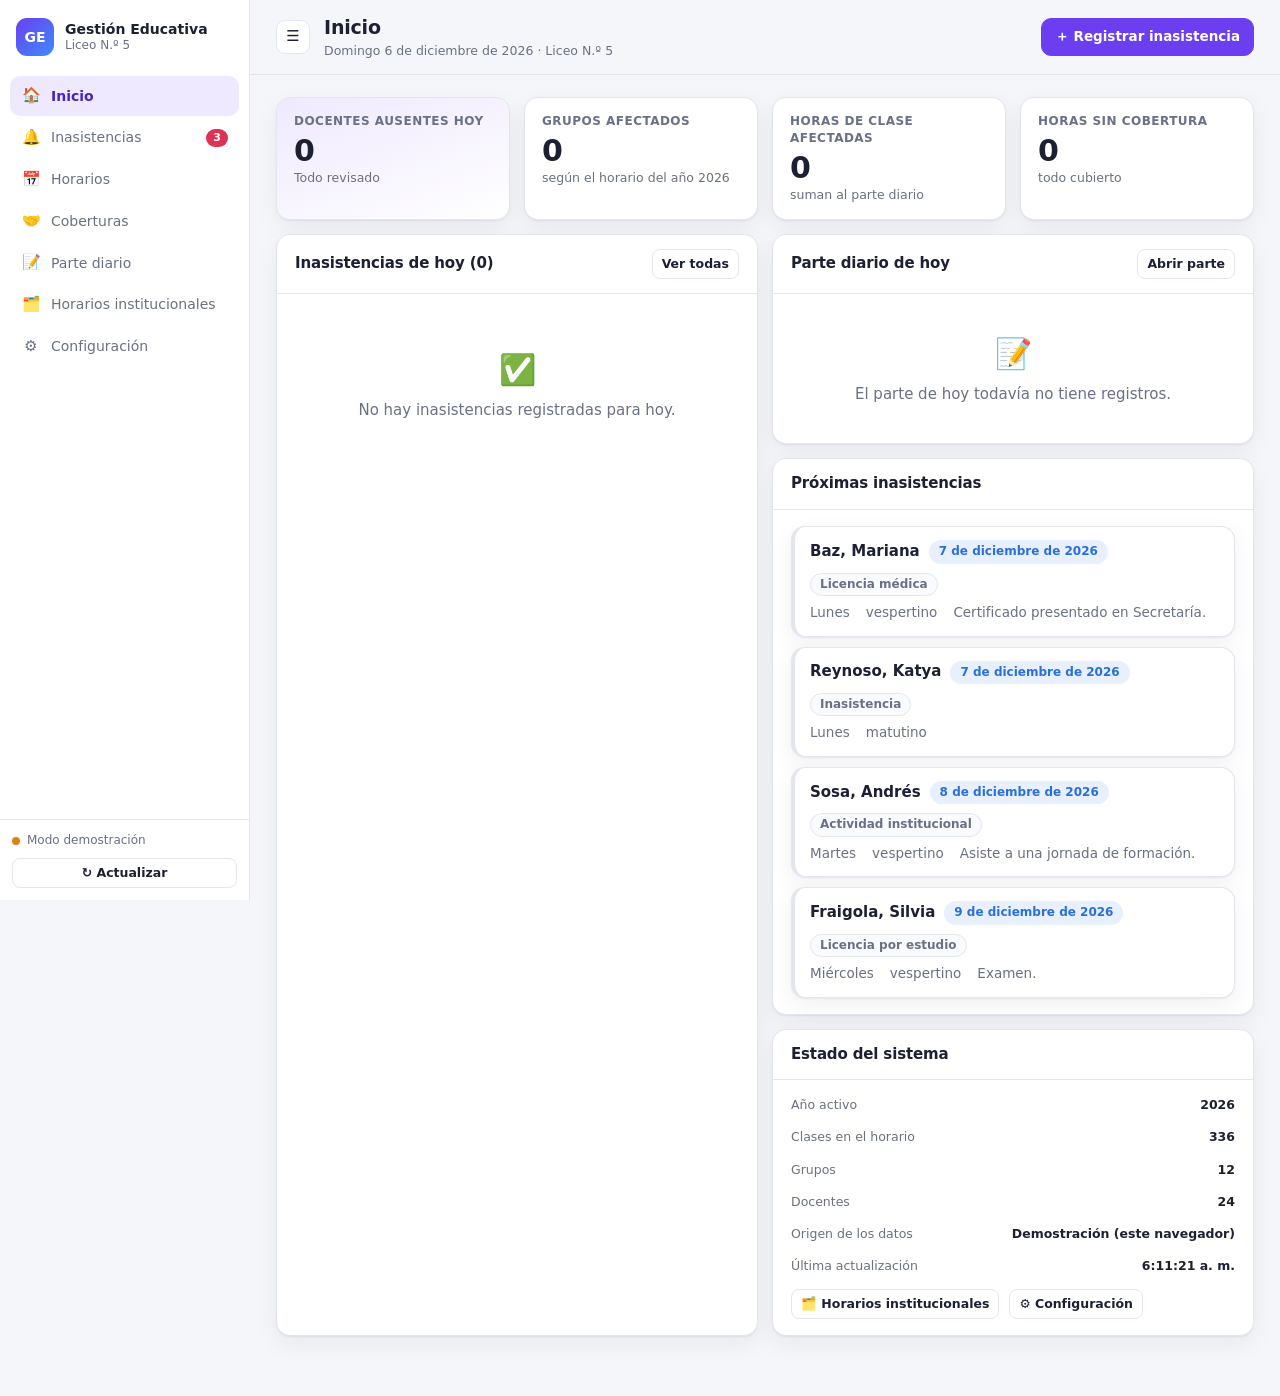
==== index.html @ ec61aca4 "Sistema de gestión educativa: horarios, inasistencias, coberturas y parte diario Aplicación web está" ====
<!DOCTYPE html>
<html lang="es">
<head>
<meta charset="utf-8">
<meta name="viewport" content="width=device-width, initial-scale=1, viewport-fit=cover">
<title>Gestión Educativa – Liceo</title>
<meta name="description" content="Horarios institucionales, inasistencias docentes, coberturas y parte diario.">
<meta name="color-scheme" content="light dark">
<link rel="icon" href="data:image/svg+xml,<svg xmlns='http://www.w3.org/2000/svg' viewBox='0 0 100 100'><text y='.9em' font-size='90'>🏫</text></svg>">
<link rel="stylesheet" href="assets/css/styles.css">
</head>
<body>
<div id="app" class="app">

  <aside class="sidebar" id="sidebar">
    <div class="brand">
      <div class="brand-mark">GE</div>
      <div class="brand-text">
        <strong>Gestión Educativa</strong>
        <span id="brand-liceo">Liceo</span>
      </div>
    </div>

    <nav class="nav" id="nav">
      <a class="nav-item" href="#/inicio"        data-view="inicio"><span class="ico">🏠</span> Inicio</a>
      <a class="nav-item" href="#/inasistencias" data-view="inasistencias"><span class="ico">🔔</span> Inasistencias <span class="badge" id="badge-nuevas" hidden>0</span></a>
      <a class="nav-item" href="#/horarios"      data-view="horarios"><span class="ico">📅</span> Horarios</a>
      <a class="nav-item" href="#/coberturas"    data-view="coberturas"><span class="ico">🤝</span> Coberturas</a>
      <a class="nav-item" href="#/parte"         data-view="parte"><span class="ico">📝</span> Parte diario</a>
      <a class="nav-item" href="#/institucional" data-view="institucional"><span class="ico">🗂️</span> Horarios institucionales</a>
      <a class="nav-item" href="#/configuracion" data-view="configuracion"><span class="ico">⚙️</span> Configuración</a>
    </nav>

    <div class="sidebar-foot">
      <div class="conn" id="conn-state" title="Estado de la conexión con el backend">
        <span class="dot"></span><span class="conn-label">…</span>
      </div>
      <button class="btn btn-ghost btn-sm" id="btn-sync" type="button">↻ Actualizar</button>
    </div>
  </aside>

  <div class="main">
    <header class="topbar">
      <button class="icon-btn only-mobile" id="btn-menu" type="button" aria-label="Menú">☰</button>
      <div class="topbar-title">
        <h1 id="view-title">Inicio</h1>
        <p id="view-sub"></p>
      </div>
      <div class="topbar-actions" id="topbar-actions"></div>
    </header>

    <main class="view" id="view" tabindex="-1"></main>
  </div>

</div>

<div class="scrim" id="scrim" hidden></div>
<div class="toasts" id="toasts" aria-live="polite"></div>
<div class="modal-host" id="modal-host" hidden></div>

<script type="module" src="assets/js/app.js"></script>
</body>
</html>
---- assets/css/styles.css ----
/* ============================================================
   Gestión Educativa – Liceo · hoja de estilos única
   ============================================================ */

:root{
  --bg:#f5f6fa;
  --surface:#ffffff;
  --surface-2:#fafbff;
  --border:#e4e6ef;
  --text:#1d2033;
  --muted:#6a7086;
  --primary:#6b3ff0;
  --primary-soft:#efe9ff;
  --primary-ink:#4a24bd;
  --green:#129a5a;
  --green-soft:#e4f7ed;
  --amber:#d98413;
  --amber-soft:#fdf1de;
  --red:#dc3355;
  --red-soft:#fdeaee;
  --blue:#2a6fdb;
  --blue-soft:#e8f0fd;
  --shadow:0 1px 2px rgba(21,24,40,.06), 0 8px 24px rgba(21,24,40,.06);
  --radius:14px;
  --radius-sm:9px;
  --sidebar-w:250px;
  --font:"Segoe UI", system-ui, -apple-system, Roboto, "Helvetica Neue", Arial, sans-serif;
}

@media (prefers-color-scheme: dark){
  :root:not([data-theme="light"]){
    --bg:#14161f;
    --surface:#1c1f2b;
    --surface-2:#232636;
    --border:#2e3243;
    --text:#e9eaf2;
    --muted:#9aa0b8;
    --primary:#9a7bff;
    --primary-soft:#2b2450;
    --primary-ink:#c7b6ff;
    --green:#3fd08a;   --green-soft:#173327;
    --amber:#f0b154;   --amber-soft:#3a2d17;
    --red:#ff6d8a;     --red-soft:#3a1f28;
    --blue:#79a9ff;    --blue-soft:#1b2740;
    --shadow:0 1px 2px rgba(0,0,0,.3), 0 8px 24px rgba(0,0,0,.35);
  }
}

*{box-sizing:border-box}
html,body{height:100%}
body{
  margin:0; background:var(--bg); color:var(--text);
  font-family:var(--font); font-size:15px; line-height:1.45;
  -webkit-text-size-adjust:100%;
}
h1,h2,h3,h4{margin:0; font-weight:650; letter-spacing:-.01em}
p{margin:0}
a{color:inherit; text-decoration:none}
button,input,select,textarea{font:inherit; color:inherit}

/* ---------- layout ---------- */
.app{display:flex; min-height:100%}
.sidebar{
  width:var(--sidebar-w); flex:0 0 var(--sidebar-w);
  background:var(--surface); border-right:1px solid var(--border);
  display:flex; flex-direction:column; position:sticky; top:0; height:100vh;
}
.main{flex:1; min-width:0; display:flex; flex-direction:column}
.view{padding:22px 26px 60px; max-width:1240px; width:100%; outline:none}

.brand{display:flex; gap:11px; align-items:center; padding:18px 16px 14px}
.brand-mark{
  width:38px;height:38px;border-radius:11px;display:grid;place-items:center;
  background:linear-gradient(140deg,var(--primary),#3d8bfd); color:#fff; font-weight:800; font-size:14px;
}
.brand-text{display:flex; flex-direction:column; line-height:1.2; min-width:0}
.brand-text strong{font-size:14px}
.brand-text span{font-size:12px; color:var(--muted); white-space:nowrap; overflow:hidden; text-overflow:ellipsis}

.nav{display:flex; flex-direction:column; gap:2px; padding:6px 10px; overflow:auto}
.nav-item{
  display:flex; align-items:center; gap:10px; padding:9px 11px; border-radius:10px;
  color:var(--muted); font-size:14px; font-weight:500;
}
.nav-item .ico{font-size:15px; width:20px; text-align:center}
.nav-item:hover{background:var(--surface-2); color:var(--text)}
.nav-item.active{background:var(--primary-soft); color:var(--primary-ink); font-weight:650}
.badge{
  margin-left:auto; background:var(--red); color:#fff; border-radius:999px;
  font-size:11px; font-weight:700; padding:1px 7px; min-width:20px; text-align:center;
}
.sidebar-foot{margin-top:auto; padding:12px; border-top:1px solid var(--border); display:flex; flex-direction:column; gap:8px}
.conn{display:flex; align-items:center; gap:7px; font-size:12px; color:var(--muted)}
.conn .dot{width:8px;height:8px;border-radius:50%;background:var(--muted)}
.conn.ok .dot{background:var(--green)}
.conn.demo .dot{background:var(--amber)}
.conn.error .dot{background:var(--red)}

.topbar{
  position:sticky; top:0; z-index:20; display:flex; align-items:center; gap:14px;
  padding:14px 26px; background:color-mix(in srgb, var(--bg) 88%, transparent);
  backdrop-filter:blur(8px); border-bottom:1px solid var(--border);
}
.topbar-title h1{font-size:19px}
.topbar-title p{font-size:12.5px; color:var(--muted)}
.topbar-actions{margin-left:auto; display:flex; gap:8px; flex-wrap:wrap; justify-content:flex-end}
.only-mobile{display:none}

/* ---------- controles ---------- */
.btn{
  display:inline-flex; align-items:center; gap:7px; justify-content:center;
  border:1px solid var(--border); background:var(--surface); color:var(--text);
  padding:8px 13px; border-radius:10px; cursor:pointer; font-size:13.5px; font-weight:600;
  transition:background .15s, border-color .15s, transform .05s;
}
.btn:hover{background:var(--surface-2)}
.btn:active{transform:translateY(1px)}
.btn-primary{background:var(--primary); border-color:var(--primary); color:#fff}
.btn-primary:hover{background:var(--primary-ink); border-color:var(--primary-ink)}
.btn-ghost{background:transparent}
.btn-danger{color:var(--red); border-color:color-mix(in srgb, var(--red) 35%, var(--border))}
.btn-danger:hover{background:var(--red-soft)}
.btn-sm{padding:5px 9px; font-size:12.5px; border-radius:8px}
.btn[disabled]{opacity:.5; cursor:not-allowed}
.icon-btn{
  border:1px solid var(--border); background:var(--surface); border-radius:9px;
  width:34px;height:34px; display:inline-grid; place-items:center; cursor:pointer; font-size:15px;
  vertical-align:middle;
}
.icon-btn:hover{background:var(--surface-2)}
.icon-btn.plain{border-color:transparent; background:transparent; width:30px;height:30px}

input[type=text],input[type=date],input[type=number],input[type=url],input[type=time],select,textarea{
  width:100%; padding:8px 10px; border:1px solid var(--border); border-radius:var(--radius-sm);
  background:var(--surface); outline:none;
}
input:focus,select:focus,textarea:focus{border-color:var(--primary); box-shadow:0 0 0 3px var(--primary-soft)}
textarea{min-height:74px; resize:vertical}
label.field{display:flex; flex-direction:column; gap:5px; font-size:12.5px; color:var(--muted); font-weight:600}
label.field > span:first-child{color:var(--muted)}
.req{color:var(--red)}

.tabs{display:inline-flex; gap:3px; background:var(--surface-2); border:1px solid var(--border); padding:3px; border-radius:11px}
.tab{padding:6px 14px; border-radius:8px; font-size:13px; font-weight:600; color:var(--muted); cursor:pointer; border:0; background:transparent}
.tab.active{background:var(--surface); color:var(--text); box-shadow:var(--shadow)}

.toolbar{display:flex; gap:10px; align-items:flex-end; flex-wrap:wrap; margin-bottom:16px}
.toolbar .grow{flex:1; min-width:160px}

/* ---------- superficies ---------- */
.card{background:var(--surface); border:1px solid var(--border); border-radius:var(--radius); box-shadow:var(--shadow)}
.card-pad{padding:16px 18px}
.card-head{display:flex; align-items:center; gap:10px; padding:14px 18px; border-bottom:1px solid var(--border)}
.card-head h2{font-size:15px}
.card-head .spacer{margin-left:auto}
.grid{display:grid; gap:14px}
.grid-4{grid-template-columns:repeat(4,minmax(0,1fr))}
.grid-3{grid-template-columns:repeat(3,minmax(0,1fr))}
.grid-2{grid-template-columns:repeat(2,minmax(0,1fr))}
.stack{display:flex; flex-direction:column; gap:14px}
.row{display:flex; gap:10px; align-items:center; flex-wrap:wrap}

.stat{padding:15px 17px}
.stat .k{font-size:12px; color:var(--muted); font-weight:600; text-transform:uppercase; letter-spacing:.04em}
.stat .v{font-size:30px; font-weight:750; line-height:1.15; margin-top:4px}
.stat .s{font-size:12.5px; color:var(--muted)}
.stat.accent{background:linear-gradient(160deg,var(--primary-soft),var(--surface))}

.chip{display:inline-flex; align-items:center; gap:5px; padding:2px 9px; border-radius:999px; font-size:12px; font-weight:650; background:var(--surface-2); border:1px solid var(--border); color:var(--muted)}
.chip.new{background:var(--red-soft); color:var(--red); border-color:transparent}
.chip.ok{background:var(--green-soft); color:var(--green); border-color:transparent}
.chip.warn{background:var(--amber-soft); color:var(--amber); border-color:transparent}
.chip.info{background:var(--blue-soft); color:var(--blue); border-color:transparent}
.chip.pri{background:var(--primary-soft); color:var(--primary-ink); border-color:transparent}

.empty{padding:38px 20px; text-align:center; color:var(--muted)}
.empty .big{font-size:30px; display:block; margin-bottom:8px}
.muted{color:var(--muted)}
.small{font-size:12.5px}
.mono{font-variant-numeric:tabular-nums}
.hint{font-size:12.5px; color:var(--muted)}
.sep{height:1px; background:var(--border); margin:14px 0}

/* ---------- tablas ---------- */
.table-wrap{overflow-x:auto}
table.tbl{width:100%; border-collapse:collapse; font-size:13.5px}
table.tbl th,table.tbl td{padding:9px 12px; text-align:left; border-bottom:1px solid var(--border); vertical-align:middle}
table.tbl th{font-size:11.5px; text-transform:uppercase; letter-spacing:.05em; color:var(--muted); font-weight:700; background:var(--surface-2); position:sticky; top:0}
table.tbl tbody tr:hover{background:var(--surface-2)}
table.tbl td.actions{white-space:nowrap; text-align:right}
table.tbl tr.editable td[contenteditable]{outline:none}
table.tbl tr.editable td[contenteditable]:focus{background:var(--primary-soft); border-radius:6px}

/* ---------- inasistencias ---------- */
.list{display:flex; flex-direction:column; gap:10px}
.item{
  background:var(--surface); border:1px solid var(--border); border-left:4px solid var(--border);
  border-radius:var(--radius); padding:13px 15px; box-shadow:var(--shadow);
}
.item.nueva{border-left-color:var(--red); background:linear-gradient(100deg,var(--red-soft),var(--surface) 55%)}
.item.revisada{border-left-color:var(--green)}
.item-head{display:flex; align-items:center; gap:9px; flex-wrap:wrap}
.item-head strong{font-size:15px}
.item-body{margin-top:7px; font-size:13.5px; color:var(--muted); display:flex; flex-wrap:wrap; gap:6px 16px}
.item-actions{margin-top:11px; display:flex; gap:7px; flex-wrap:wrap}
.clases{margin-top:9px; display:flex; flex-wrap:wrap; gap:6px}
.clase-pill{
  display:inline-flex; gap:6px; align-items:center; background:var(--surface-2);
  border:1px solid var(--border); border-radius:9px; padding:4px 9px; font-size:12.5px;
}
.clase-pill b{font-weight:700}

/* ---------- grilla de horarios ---------- */
.grid-horario{border-collapse:separate; border-spacing:3px; width:100%; font-size:12px}
.grid-horario th{
  background:var(--surface-2); border-radius:8px; padding:6px 5px; color:var(--muted);
  font-size:11px; font-weight:700; text-align:center; white-space:nowrap;
}
.grid-horario th.hcol{min-width:104px}
.grid-horario td{padding:0; height:52px}
.grid-horario td.grp{
  background:var(--surface-2); border-radius:8px; text-align:center; font-weight:700;
  font-size:12.5px; width:64px; white-space:nowrap;
}
.celda{
  height:100%; border-radius:8px; padding:5px 6px; display:flex; flex-direction:column; justify-content:center;
  gap:2px; cursor:pointer; border:1px solid transparent; overflow:hidden;
}
.celda:hover{border-color:var(--primary)}
.celda .m{font-weight:700; line-height:1.15; font-size:11.5px}
.celda .d{color:var(--muted); font-size:11px; line-height:1.15; overflow:hidden; text-overflow:ellipsis; white-space:nowrap}
.celda.vacia{background:transparent; border:1px dashed var(--border); color:var(--muted); align-items:center; opacity:.55}
.celda.vacia:hover{opacity:1}
.celda.ausente{outline:2px dashed var(--red); outline-offset:-2px}

/* ---------- modal ---------- */
.modal-host[hidden]{display:none}
.modal-host{position:fixed; inset:0; z-index:60; display:grid; place-items:center; padding:16px; background:rgba(16,18,30,.45)}
.modal{
  background:var(--surface); border:1px solid var(--border); border-radius:16px; width:min(620px,100%);
  max-height:88vh; display:flex; flex-direction:column; box-shadow:0 24px 70px rgba(10,12,25,.35);
}
.modal.wide{width:min(880px,100%)}
.modal-head{display:flex; align-items:center; gap:10px; padding:15px 18px; border-bottom:1px solid var(--border)}
.modal-head h3{font-size:16px}
.modal-head .spacer{margin-left:auto}
.modal-body{padding:16px 18px; overflow:auto}
.modal-foot{display:flex; gap:9px; justify-content:flex-end; padding:13px 18px; border-top:1px solid var(--border)}

.scrim{position:fixed; inset:0; background:rgba(16,18,30,.45); z-index:29}

/* ---------- toasts ---------- */
.toasts{position:fixed; right:16px; bottom:16px; z-index:80; display:flex; flex-direction:column; gap:8px; max-width:min(360px,92vw)}
.toast{
  background:var(--surface); border:1px solid var(--border); border-left:4px solid var(--primary);
  border-radius:11px; padding:11px 13px; box-shadow:var(--shadow); font-size:13.5px;
  animation:slidein .18s ease-out;
}
.toast.ok{border-left-color:var(--green)}
.toast.err{border-left-color:var(--red)}
.toast.warn{border-left-color:var(--amber)}
@keyframes slidein{from{opacity:0; transform:translateY(8px)}to{opacity:1; transform:none}}

/* ---------- dropzone ---------- */
.drop{
  border:2px dashed var(--border); border-radius:var(--radius); padding:26px; text-align:center;
  color:var(--muted); background:var(--surface-2); cursor:pointer;
}
.drop.over{border-color:var(--primary); background:var(--primary-soft); color:var(--primary-ink)}

.anio-card{padding:15px 16px; display:flex; flex-direction:column; gap:9px}
.anio-card.activo{border-color:var(--green); box-shadow:0 0 0 3px var(--green-soft)}
.anio-card .y{font-size:26px; font-weight:750}

.preview-tbl{font-size:12px; max-height:280px; overflow:auto; border:1px solid var(--border); border-radius:10px}
.preview-tbl table{width:100%; border-collapse:collapse}
.preview-tbl td,.preview-tbl th{padding:4px 7px; border-bottom:1px solid var(--border); white-space:nowrap}

/* ---------- responsive ---------- */
@media (max-width:980px){
  .grid-4{grid-template-columns:repeat(2,minmax(0,1fr))}
  .grid-3{grid-template-columns:repeat(2,minmax(0,1fr))}
}
@media (max-width:760px){
  .only-mobile{display:grid}
  .sidebar{
    position:fixed; z-index:30; left:0; top:0; transform:translateX(-100%);
    transition:transform .2s ease; box-shadow:var(--shadow);
  }
  .sidebar.open{transform:none}
  .view{padding:16px 14px 60px}
  .topbar{padding:12px 14px}
  .grid-2,.grid-3,.grid-4{grid-template-columns:1fr}
}

/* ---------- impresión (parte diario → PDF) ---------- */
@media print{
  .sidebar,.topbar,.toolbar,.no-print,.item-actions,td.actions,th.actions{display:none !important}
  body{background:#fff}
  .view{padding:0; max-width:none}
  .card{box-shadow:none; border:0}
  table.tbl th{background:#eee !important; color:#000}
  .print-only{display:block !important}
}
.print-only{display:none}
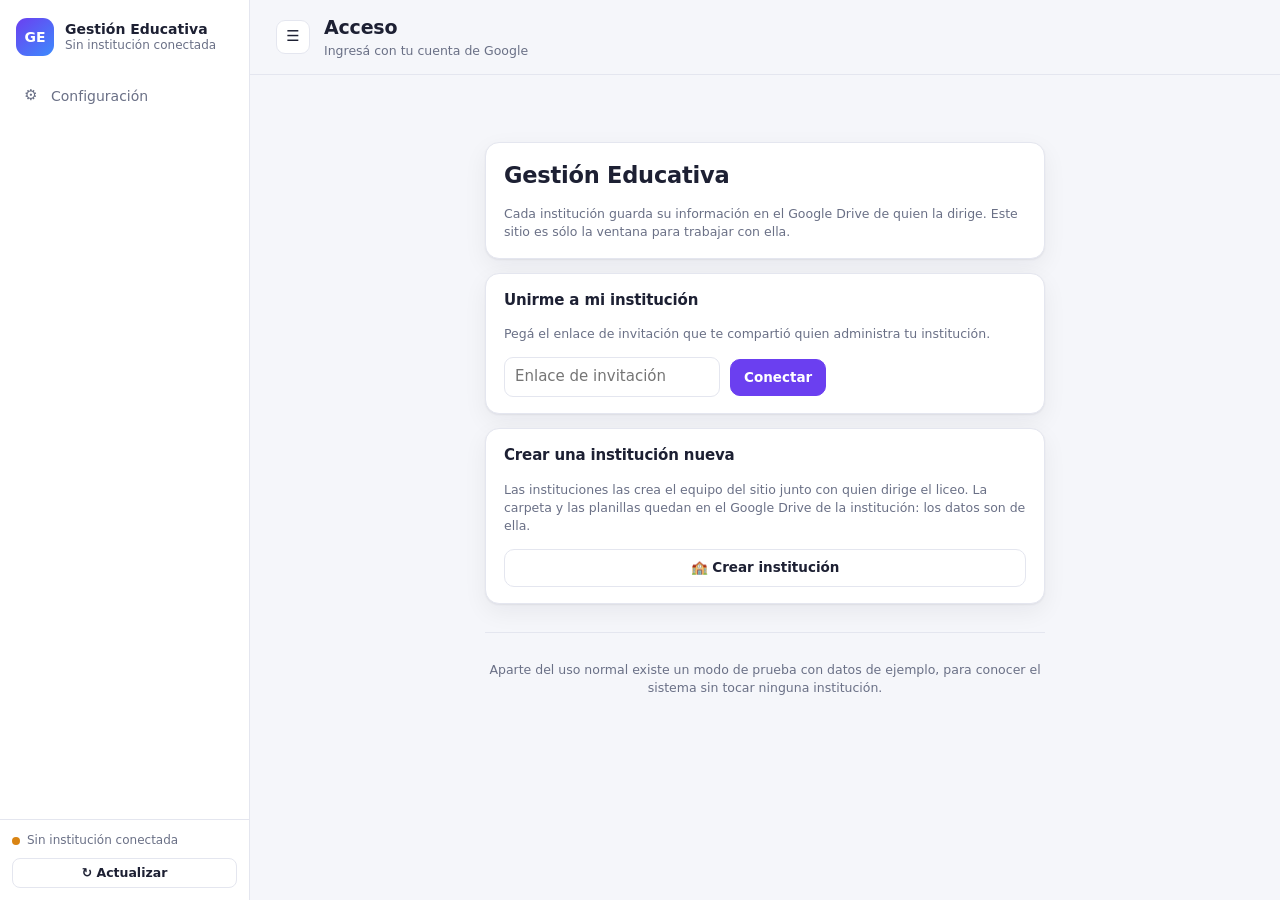
==== commit 28a8132a: "Separar el modo de prueba del uso normal - El modo de prueba tiene entrada propia (#/demo) y ya no a" ====
--- a/index.html
+++ b/index.html
@@ -40,6 +40,10 @@
   </aside>
 
   <div class="main">
+    <div class="demo-banner" id="demo-banner" hidden>
+      <span>🧪 <strong>Modo de prueba</strong> — datos de ejemplo guardados sólo en este navegador; ninguna institución real se toca.</span>
+      <button class="btn btn-sm" id="btn-salir-demo" type="button">Salir del modo de prueba</button>
+    </div>
     <header class="topbar">
       <button class="icon-btn only-mobile" id="btn-menu" type="button" aria-label="Menú">☰</button>
       <div class="topbar-title">
--- a/assets/css/styles.css
+++ b/assets/css/styles.css
@@ -78,6 +78,7 @@
 .brand-text span{font-size:12px; color:var(--muted); white-space:nowrap; overflow:hidden; text-overflow:ellipsis}
 
 .nav{display:flex; flex-direction:column; gap:2px; padding:6px 10px; overflow:auto}
+.nav-item[hidden]{display:none}
 .nav-item{
   display:flex; align-items:center; gap:10px; padding:9px 11px; border-radius:10px;
   color:var(--muted); font-size:14px; font-weight:500;
@@ -95,6 +96,15 @@
 .conn.ok .dot{background:var(--green)}
 .conn.demo .dot{background:var(--amber)}
 .conn.error .dot{background:var(--red)}
+
+.demo-banner[hidden]{display:none}
+.demo-banner{
+  display:flex; align-items:center; gap:12px; flex-wrap:wrap; justify-content:space-between;
+  padding:9px 26px; font-size:13px;
+  background:var(--amber-soft); color:var(--amber);
+  border-bottom:1px solid color-mix(in srgb, var(--amber) 35%, transparent);
+}
+.demo-banner strong{color:inherit}
 
 .topbar{
   position:sticky; top:0; z-index:20; display:flex; align-items:center; gap:14px;
@@ -289,7 +299,16 @@
   }
   .sidebar.open{transform:none}
   .view{padding:16px 14px 60px}
-  .topbar{padding:12px 14px}
+  .demo-banner[hidden]{display:none}
+.demo-banner{
+  display:flex; align-items:center; gap:12px; flex-wrap:wrap; justify-content:space-between;
+  padding:9px 26px; font-size:13px;
+  background:var(--amber-soft); color:var(--amber);
+  border-bottom:1px solid color-mix(in srgb, var(--amber) 35%, transparent);
+}
+.demo-banner strong{color:inherit}
+
+.topbar{padding:12px 14px}
   .grid-2,.grid-3,.grid-4{grid-template-columns:1fr}
 }
 
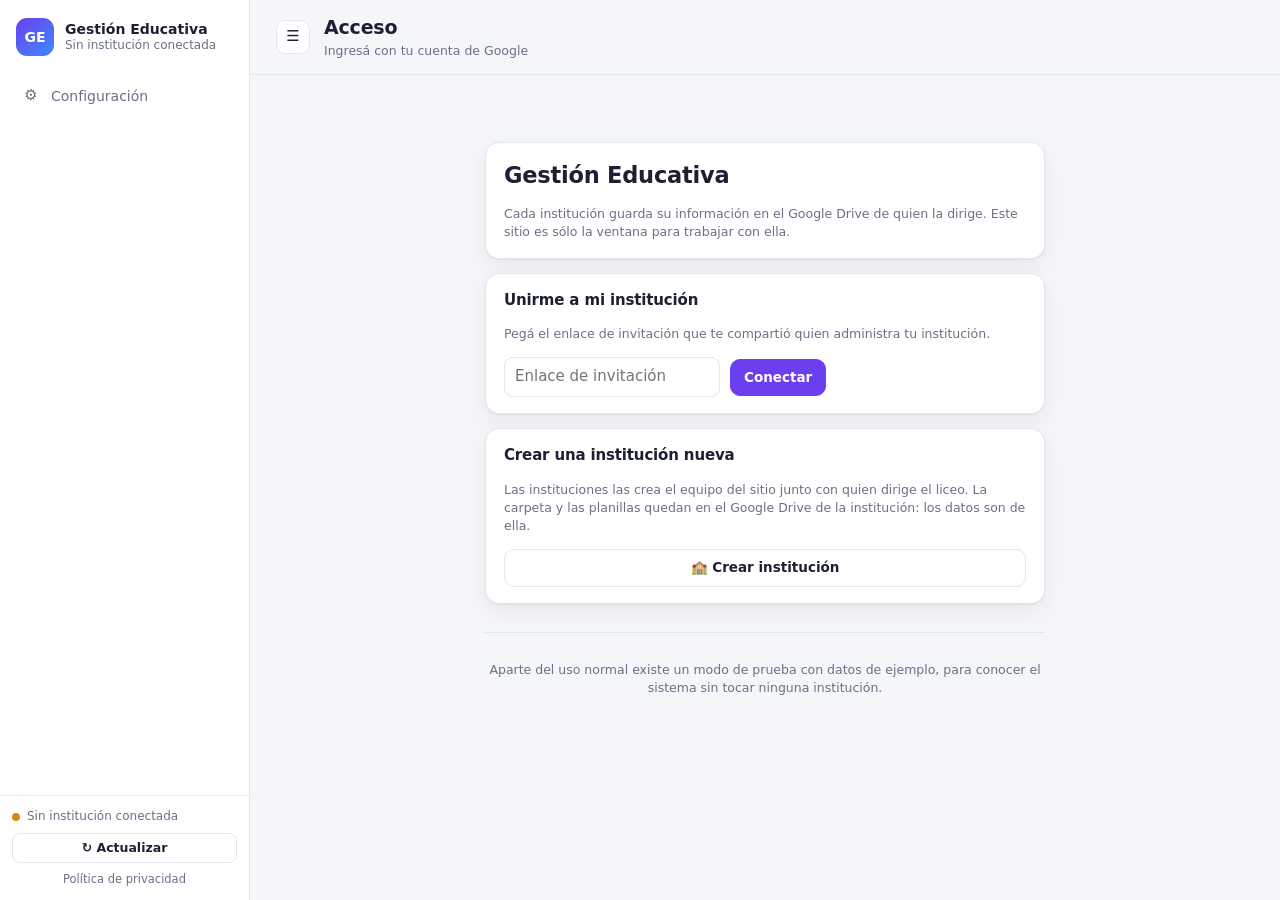
==== commit 42d2d744: "Política de privacidad del sitio Página estática propia (privacidad.html) que refleja la arquitectur" ====
--- a/index.html
+++ b/index.html
@@ -36,6 +36,7 @@
         <span class="dot"></span><span class="conn-label">…</span>
       </div>
       <button class="btn btn-ghost btn-sm" id="btn-sync" type="button">↻ Actualizar</button>
+      <a class="conn-label" href="privacidad.html" style="font-size:11.5px;color:var(--muted);text-align:center">Política de privacidad</a>
     </div>
   </aside>
 
